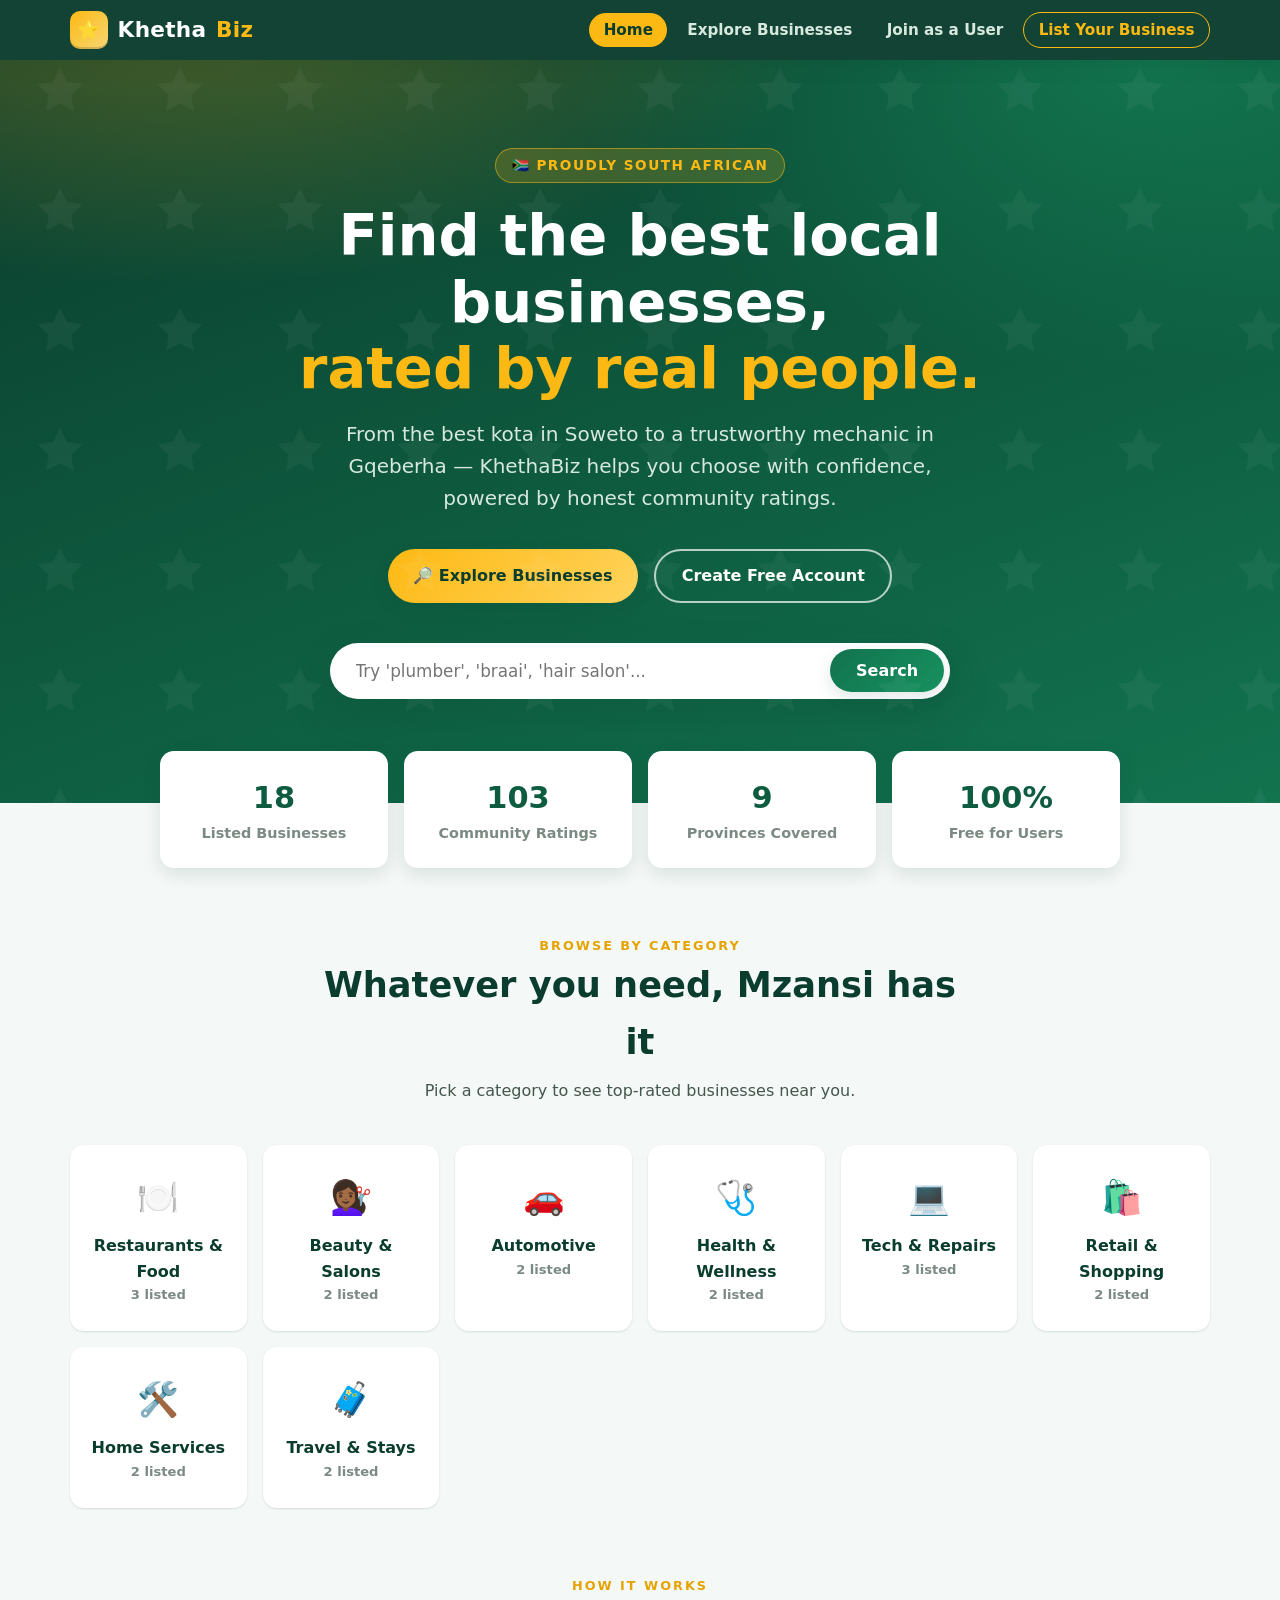
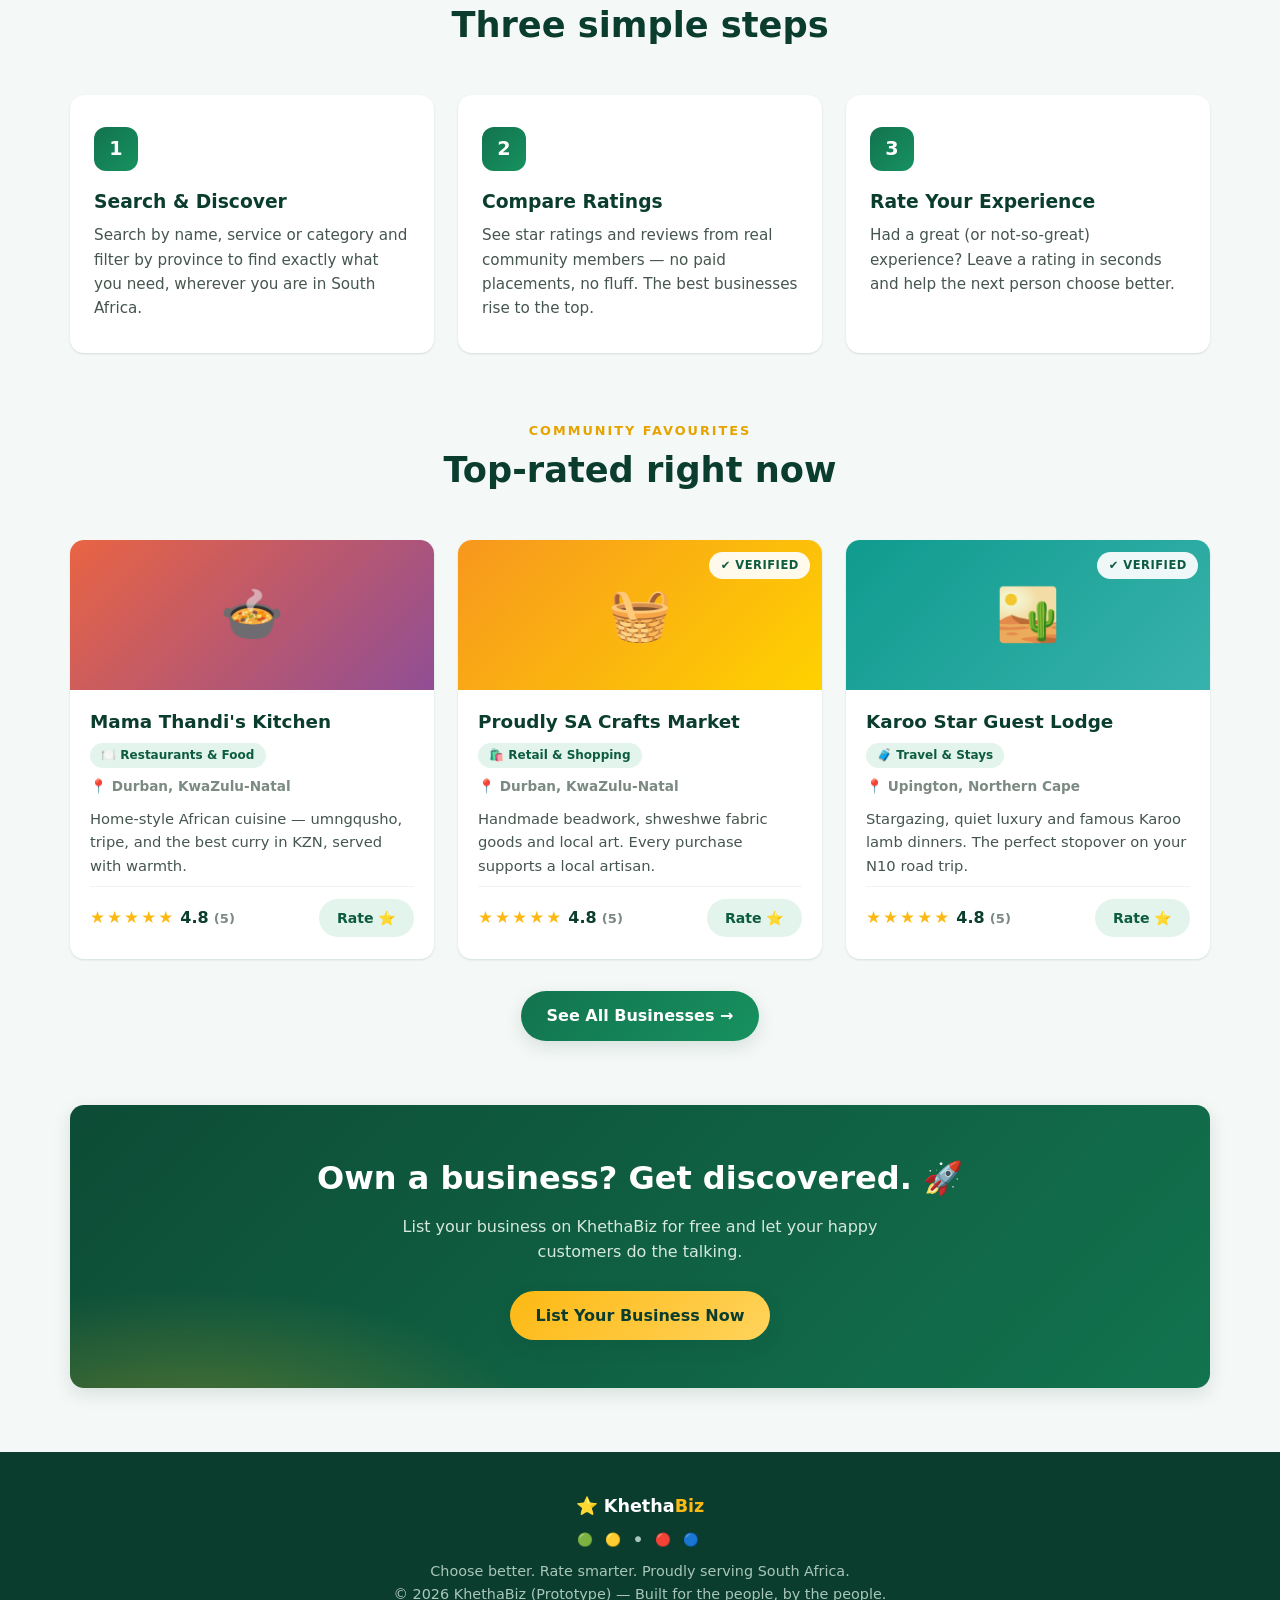
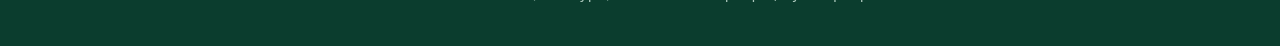
==== index.html @ 23190d3f "KhethaBiz prototype: user registration, business directory with ratings, business registration. Pure" ====
<!DOCTYPE html>
<html lang="en">
<head>
  <meta charset="UTF-8" />
  <meta name="viewport" content="width=device-width, initial-scale=1.0" />
  <title>KhethaBiz — Choose Better. Rate Smarter.</title>
  <meta name="description" content="KhethaBiz helps South Africans find and rate the best local businesses — from restaurants to plumbers — based on real community reviews." />
  <link rel="icon" href="data:image/svg+xml,<svg xmlns='http://www.w3.org/2000/svg' viewBox='0 0 100 100'><text y='0.9em' font-size='90'>⭐</text></svg>" />
  <link rel="stylesheet" href="css/styles.css" />
</head>
<body>

  <!-- ===== Header ===== -->
  <header class="site-header">
    <nav class="nav">
      <a class="brand" href="index.html">
        <span class="logo-badge">⭐</span>
        Khetha<span class="biz">Biz</span>
      </a>
      <ul class="nav-links">
        <li><a href="index.html" class="active">Home</a></li>
        <li><a href="businesses.html">Explore Businesses</a></li>
        <li><a href="register.html">Join as a User</a></li>
        <li><a href="business-register.html" class="cta-outline">List Your Business</a></li>
      </ul>
    </nav>
  </header>

  <!-- ===== Hero ===== -->
  <section class="hero">
    <div class="hero-inner">
      <span class="eyebrow">🇿🇦 Proudly South African</span>
      <h1>Find the best local businesses,<br /><span class="accent">rated by real people.</span></h1>
      <p class="lead">
        From the best kota in Soweto to a trustworthy mechanic in Gqeberha —
        KhethaBiz helps you choose with confidence, powered by honest community ratings.
      </p>
      <div class="hero-actions">
        <a href="businesses.html" class="btn btn-gold">🔎 Explore Businesses</a>
        <a href="register.html" class="btn btn-ghost">Create Free Account</a>
      </div>
      <form class="hero-search" id="heroSearchForm">
        <input type="text" id="heroSearch" placeholder="Try 'plumber', 'braai', 'hair salon'..." aria-label="Search businesses" />
        <button type="submit" class="btn btn-primary">Search</button>
      </form>
    </div>
  </section>

  <!-- ===== Stats ===== -->
  <div class="stats-strip">
    <div class="stat-card"><div class="num" id="statBiz">0</div><div class="lbl">Listed Businesses</div></div>
    <div class="stat-card"><div class="num" id="statReviews">0</div><div class="lbl">Community Ratings</div></div>
    <div class="stat-card"><div class="num">9</div><div class="lbl">Provinces Covered</div></div>
    <div class="stat-card"><div class="num">100%</div><div class="lbl">Free for Users</div></div>
  </div>

  <!-- ===== Categories ===== -->
  <section class="section">
    <div class="section-head">
      <span class="kicker">Browse by category</span>
      <h2>Whatever you need, Mzansi has it</h2>
      <p>Pick a category to see top-rated businesses near you.</p>
    </div>
    <div class="category-grid" id="categoryGrid"></div>
  </section>

  <!-- ===== How it works ===== -->
  <section class="section" style="padding-top: 0;">
    <div class="section-head">
      <span class="kicker">How it works</span>
      <h2>Three simple steps</h2>
    </div>
    <div class="steps-grid">
      <div class="step-card">
        <div class="step-num">1</div>
        <h3>Search &amp; Discover</h3>
        <p>Search by name, service or category and filter by province to find exactly what you need, wherever you are in South Africa.</p>
      </div>
      <div class="step-card">
        <div class="step-num">2</div>
        <h3>Compare Ratings</h3>
        <p>See star ratings and reviews from real community members — no paid placements, no fluff. The best businesses rise to the top.</p>
      </div>
      <div class="step-card">
        <div class="step-num">3</div>
        <h3>Rate Your Experience</h3>
        <p>Had a great (or not-so-great) experience? Leave a rating in seconds and help the next person choose better.</p>
      </div>
    </div>
  </section>

  <!-- ===== Top rated preview ===== -->
  <section class="section" style="padding-top: 0;">
    <div class="section-head">
      <span class="kicker">Community favourites</span>
      <h2>Top-rated right now</h2>
    </div>
    <div class="biz-grid" id="topRatedGrid"></div>
    <div style="text-align:center; margin-top:2rem;">
      <a href="businesses.html" class="btn btn-primary">See All Businesses →</a>
    </div>
  </section>

  <!-- ===== CTA band ===== -->
  <section class="section" style="padding-top: 0;">
    <div class="cta-band">
      <h2>Own a business? Get discovered. 🚀</h2>
      <p>List your business on KhethaBiz for free and let your happy customers do the talking.</p>
      <a href="business-register.html" class="btn btn-gold">List Your Business Now</a>
    </div>
  </section>

  <!-- ===== Footer ===== -->
  <footer class="site-footer">
    <div class="foot-brand">⭐ Khetha<span class="biz">Biz</span></div>
    <div class="flag-dots">🟢 🟡 ⚫ 🔴 🔵</div>
    <p>Choose better. Rate smarter. Proudly serving South Africa.</p>
    <p>© 2026 KhethaBiz (Prototype) — Built for the people, by the people.</p>
  </footer>

  <script src="js/data.js"></script>
  <script src="js/app.js"></script>
  <script src="js/home.js"></script>
</body>
</html>
---- css/styles.css ----
/* ============================================================
   KhethaBiz — Design System
   "Choose better. Rate smarter."
   Palette inspired by South Africa: deep green, gold, warm ink
   ============================================================ */

:root {
  --green-900: #0b3d2e;
  --green-700: #0e5c40;
  --green-600: #12734f;
  --green-500: #17915f;
  --green-100: #e3f4ec;
  --gold-500: #fdb913;
  --gold-600: #e6a300;
  --gold-100: #fff4d6;
  --ink-900: #14201b;
  --ink-600: #45564e;
  --ink-400: #7b8a82;
  --surface: #ffffff;
  --bg: #f4f8f6;
  --danger: #d64545;
  --radius: 14px;
  --radius-sm: 9px;
  --shadow-sm: 0 1px 3px rgba(11, 61, 46, 0.08), 0 1px 2px rgba(11, 61, 46, 0.06);
  --shadow-md: 0 6px 18px rgba(11, 61, 46, 0.12);
  --shadow-lg: 0 18px 44px rgba(11, 61, 46, 0.18);
  --font: "Segoe UI", system-ui, -apple-system, "Helvetica Neue", Arial, sans-serif;
}

* { box-sizing: border-box; margin: 0; padding: 0; }

html { scroll-behavior: smooth; }

body {
  font-family: var(--font);
  background: var(--bg);
  color: var(--ink-900);
  line-height: 1.6;
  min-height: 100vh;
  display: flex;
  flex-direction: column;
}

img { max-width: 100%; display: block; }

a { color: var(--green-600); text-decoration: none; }
a:hover { text-decoration: underline; }

/* ---------- Header / Nav ---------- */
.site-header {
  position: sticky;
  top: 0;
  z-index: 50;
  background: rgba(11, 61, 46, 0.97);
  backdrop-filter: blur(8px);
  color: #fff;
  box-shadow: var(--shadow-md);
}

.nav {
  max-width: 1180px;
  margin: 0 auto;
  padding: 0.7rem 1.25rem;
  display: flex;
  align-items: center;
  gap: 1.5rem;
}

.brand {
  display: flex;
  align-items: center;
  gap: 0.6rem;
  font-size: 1.35rem;
  font-weight: 800;
  color: #fff !important;
  letter-spacing: 0.3px;
  text-decoration: none !important;
}

.brand .logo-badge {
  width: 38px;
  height: 38px;
  border-radius: 10px;
  background: linear-gradient(135deg, var(--gold-500), #f7d774);
  display: grid;
  place-items: center;
  color: var(--green-900);
  font-size: 1.15rem;
  box-shadow: inset 0 -2px 0 rgba(0,0,0,0.15);
}

.brand .biz { color: var(--gold-500); }

.nav-links {
  margin-left: auto;
  display: flex;
  align-items: center;
  gap: 0.35rem;
  list-style: none;
}

.nav-links a {
  color: #d7e8df;
  padding: 0.5rem 0.9rem;
  border-radius: 999px;
  font-weight: 600;
  font-size: 0.95rem;
  text-decoration: none !important;
  transition: background 0.2s, color 0.2s;
}

.nav-links a:hover { background: rgba(255,255,255,0.12); color: #fff; }
.nav-links a.active { background: var(--gold-500); color: var(--green-900); }

.nav-links a.cta-outline {
  border: 1.5px solid var(--gold-500);
  color: var(--gold-500);
}
.nav-links a.cta-outline:hover { background: var(--gold-500); color: var(--green-900); }

/* ---------- Buttons ---------- */
.btn {
  display: inline-flex;
  align-items: center;
  justify-content: center;
  gap: 0.5rem;
  border: none;
  cursor: pointer;
  font-family: inherit;
  font-weight: 700;
  font-size: 1rem;
  padding: 0.75rem 1.6rem;
  border-radius: 999px;
  transition: transform 0.15s, box-shadow 0.2s, background 0.2s;
  text-decoration: none !important;
}

.btn:active { transform: scale(0.97); }

.btn-primary {
  background: linear-gradient(135deg, var(--green-600), var(--green-500));
  color: #fff;
  box-shadow: var(--shadow-md);
}
.btn-primary:hover { box-shadow: var(--shadow-lg); transform: translateY(-1px); }

.btn-gold {
  background: linear-gradient(135deg, var(--gold-500), #ffd35c);
  color: var(--green-900);
  box-shadow: var(--shadow-md);
}
.btn-gold:hover { box-shadow: var(--shadow-lg); transform: translateY(-1px); }

.btn-ghost {
  background: transparent;
  color: #fff;
  border: 2px solid rgba(255,255,255,0.7);
}
.btn-ghost:hover { background: rgba(255,255,255,0.14); }

.btn-block { width: 100%; }

/* ---------- Hero ---------- */
.hero {
  position: relative;
  color: #fff;
  padding: 5.5rem 1.25rem 6.5rem;
  text-align: center;
  background:
    radial-gradient(1100px 500px at 15% -10%, rgba(253,185,19,0.28), transparent 60%),
    radial-gradient(900px 480px at 90% 0%, rgba(23,145,95,0.55), transparent 65%),
    linear-gradient(160deg, var(--green-900) 0%, var(--green-700) 55%, var(--green-600) 100%);
  overflow: hidden;
}

.hero::after {
  content: "";
  position: absolute;
  inset: 0;
  background-image: url("data:image/svg+xml,%3Csvg xmlns='http://www.w3.org/2000/svg' width='120' height='120' viewBox='0 0 120 120'%3E%3Cpath d='M60 8l6.9 14 15.4 2.2-11.1 10.9 2.6 15.3L60 43.2l-13.8 7.2 2.6-15.3L37.7 24.2 53.1 22z' fill='rgba(255,255,255,0.045)'/%3E%3C/svg%3E");
  pointer-events: none;
}

.hero-inner { position: relative; max-width: 860px; margin: 0 auto; }

.hero .eyebrow {
  display: inline-block;
  background: rgba(253,185,19,0.18);
  border: 1px solid rgba(253,185,19,0.5);
  color: var(--gold-500);
  font-weight: 700;
  font-size: 0.85rem;
  letter-spacing: 1.5px;
  text-transform: uppercase;
  padding: 0.35rem 1rem;
  border-radius: 999px;
  margin-bottom: 1.25rem;
}

.hero h1 {
  font-size: clamp(2.2rem, 5vw, 3.6rem);
  line-height: 1.15;
  font-weight: 800;
  margin-bottom: 1rem;
}

.hero h1 .accent { color: var(--gold-500); }

.hero p.lead {
  font-size: clamp(1.05rem, 2vw, 1.25rem);
  color: #d7e8df;
  max-width: 640px;
  margin: 0 auto 2.2rem;
}

.hero-actions { display: flex; gap: 1rem; justify-content: center; flex-wrap: wrap; }

/* Hero quick-search */
.hero-search {
  margin: 2.5rem auto 0;
  max-width: 620px;
  display: flex;
  background: #fff;
  border-radius: 999px;
  padding: 0.4rem;
  box-shadow: var(--shadow-lg);
}

.hero-search input {
  flex: 1;
  border: none;
  outline: none;
  font-size: 1.05rem;
  font-family: inherit;
  padding: 0.6rem 1.2rem;
  border-radius: 999px;
  color: var(--ink-900);
  background: transparent;
}

/* ---------- Stats strip ---------- */
.stats-strip {
  width: 100%;
  max-width: 1000px;
  margin: -3.2rem auto 0;
  position: relative;
  z-index: 5;
  display: grid;
  grid-template-columns: repeat(auto-fit, minmax(180px, 1fr));
  gap: 1rem;
  padding: 0 1.25rem;
}

.stat-card {
  background: var(--surface);
  border-radius: var(--radius);
  box-shadow: var(--shadow-md);
  padding: 1.4rem 1rem;
  text-align: center;
}

.stat-card .num { font-size: 1.9rem; font-weight: 800; color: var(--green-700); }
.stat-card .lbl { color: var(--ink-400); font-weight: 600; font-size: 0.9rem; }

/* ---------- Sections ---------- */
.section { max-width: 1180px; margin: 0 auto; padding: 4rem 1.25rem; width: 100%; }

.section-head { text-align: center; max-width: 640px; margin: 0 auto 2.6rem; }
.section-head h2 { font-size: clamp(1.6rem, 3vw, 2.2rem); font-weight: 800; color: var(--green-900); }
.section-head p { color: var(--ink-600); margin-top: 0.5rem; }

.kicker {
  color: var(--gold-600);
  font-weight: 800;
  text-transform: uppercase;
  letter-spacing: 2px;
  font-size: 0.8rem;
}

/* ---------- Category chips ---------- */
.category-grid {
  display: grid;
  grid-template-columns: repeat(auto-fit, minmax(150px, 1fr));
  gap: 1rem;
}

.category-tile {
  background: var(--surface);
  border-radius: var(--radius);
  box-shadow: var(--shadow-sm);
  padding: 1.5rem 1rem;
  text-align: center;
  font-weight: 700;
  color: var(--green-900);
  cursor: pointer;
  transition: transform 0.18s, box-shadow 0.2s;
  border: 2px solid transparent;
  text-decoration: none !important;
  display: block;
}

.category-tile:hover { transform: translateY(-4px); box-shadow: var(--shadow-md); border-color: var(--gold-500); }
.category-tile .cat-icon { font-size: 2.1rem; display: block; margin-bottom: 0.5rem; }
.category-tile .cat-count { display: block; font-size: 0.82rem; color: var(--ink-400); font-weight: 600; }

/* ---------- How it works ---------- */
.steps-grid { display: grid; grid-template-columns: repeat(auto-fit, minmax(240px, 1fr)); gap: 1.5rem; }

.step-card {
  background: var(--surface);
  border-radius: var(--radius);
  box-shadow: var(--shadow-sm);
  padding: 2rem 1.5rem;
  position: relative;
}

.step-card .step-num {
  width: 44px; height: 44px;
  border-radius: 12px;
  background: linear-gradient(135deg, var(--green-600), var(--green-500));
  color: #fff;
  font-weight: 800;
  font-size: 1.2rem;
  display: grid;
  place-items: center;
  margin-bottom: 1rem;
}

.step-card h3 { color: var(--green-900); margin-bottom: 0.4rem; }
.step-card p { color: var(--ink-600); font-size: 0.95rem; }

/* ---------- Business cards ---------- */
.biz-grid {
  display: grid;
  grid-template-columns: repeat(auto-fill, minmax(300px, 1fr));
  gap: 1.5rem;
}

.biz-card {
  background: var(--surface);
  border-radius: var(--radius);
  box-shadow: var(--shadow-sm);
  overflow: hidden;
  display: flex;
  flex-direction: column;
  transition: transform 0.18s, box-shadow 0.2s;
}

.biz-card:hover { transform: translateY(-4px); box-shadow: var(--shadow-lg); }

.biz-cover {
  height: 150px;
  display: grid;
  place-items: center;
  font-size: 3.2rem;
  color: rgba(255,255,255,0.95);
  position: relative;
}

.biz-cover .verified {
  position: absolute;
  top: 0.75rem;
  right: 0.75rem;
  background: rgba(255,255,255,0.92);
  color: var(--green-700);
  font-size: 0.72rem;
  font-weight: 800;
  padding: 0.25rem 0.7rem;
  border-radius: 999px;
  letter-spacing: 0.5px;
}

.biz-body { padding: 1.25rem 1.25rem 1.4rem; display: flex; flex-direction: column; gap: 0.55rem; flex: 1; }

.biz-body h3 { font-size: 1.15rem; color: var(--green-900); line-height: 1.3; }

.biz-meta { display: flex; align-items: center; gap: 0.5rem; flex-wrap: wrap; font-size: 0.85rem; color: var(--ink-400); font-weight: 600; }

.chip {
  background: var(--green-100);
  color: var(--green-700);
  font-size: 0.75rem;
  font-weight: 700;
  padding: 0.2rem 0.7rem;
  border-radius: 999px;
}

.chip.gold { background: var(--gold-100); color: var(--gold-600); }

.biz-desc { color: var(--ink-600); font-size: 0.92rem; flex: 1; }

.biz-services { display: flex; flex-wrap: wrap; gap: 0.4rem; }

.service-tag {
  font-size: 0.75rem;
  font-weight: 600;
  color: var(--ink-600);
  background: var(--bg);
  border: 1px solid #dfe9e4;
  padding: 0.18rem 0.65rem;
  border-radius: 999px;
}

.biz-rating-row {
  display: flex;
  align-items: center;
  justify-content: space-between;
  gap: 0.5rem;
  padding-top: 0.7rem;
  border-top: 1px solid #eef4f1;
}

.stars { color: var(--gold-500); font-size: 1.05rem; letter-spacing: 2px; }
.stars .empty { color: #d8e0dc; }

.rating-value { font-weight: 800; color: var(--green-900); }
.rating-count { color: var(--ink-400); font-size: 0.82rem; font-weight: 600; }

.btn-rate {
  background: var(--green-100);
  color: var(--green-700);
  font-weight: 700;
  font-size: 0.88rem;
  border: none;
  cursor: pointer;
  padding: 0.5rem 1.1rem;
  border-radius: 999px;
  font-family: inherit;
  transition: background 0.2s, color 0.2s;
}
.btn-rate:hover { background: var(--green-600); color: #fff; }

/* ---------- Toolbar (search & filters) ---------- */
.toolbar {
  background: var(--surface);
  border-radius: var(--radius);
  box-shadow: var(--shadow-sm);
  padding: 1.1rem;
  display: grid;
  grid-template-columns: 2fr 1fr 1fr 1fr;
  gap: 0.8rem;
  margin-bottom: 1.8rem;
}

.toolbar .field { position: relative; }

.toolbar input,
.toolbar select {
  width: 100%;
  font-family: inherit;
  font-size: 0.95rem;
  padding: 0.7rem 1rem 0.7rem 2.4rem;
  border: 1.5px solid #dfe9e4;
  border-radius: var(--radius-sm);
  outline: none;
  background: #fff;
  color: var(--ink-900);
  transition: border-color 0.2s, box-shadow 0.2s;
}

.toolbar select { padding-left: 1rem; cursor: pointer; }

.toolbar input:focus,
.toolbar select:focus { border-color: var(--green-500); box-shadow: 0 0 0 3px rgba(23,145,95,0.15); }

.toolbar .field .icon {
  position: absolute;
  left: 0.85rem;
  top: 50%;
  transform: translateY(-50%);
  color: var(--ink-400);
  font-size: 1rem;
  pointer-events: none;
}

.results-info { color: var(--ink-600); font-weight: 600; margin-bottom: 1.2rem; font-size: 0.95rem; }
.results-info strong { color: var(--green-700); }

.empty-state {
  text-align: center;
  padding: 4rem 1rem;
  color: var(--ink-400);
}
.empty-state .big { font-size: 3rem; margin-bottom: 0.8rem; }

/* ---------- Page hero (small, inner pages) ---------- */
.page-hero {
  background:
    radial-gradient(700px 300px at 85% -20%, rgba(253,185,19,0.25), transparent 60%),
    linear-gradient(150deg, var(--green-900), var(--green-700));
  color: #fff;
  text-align: center;
  padding: 3rem 1.25rem 3.4rem;
}

.page-hero h1 { font-size: clamp(1.7rem, 3.5vw, 2.5rem); font-weight: 800; }
.page-hero p { color: #cfe4da; max-width: 560px; margin: 0.5rem auto 0; }

/* ---------- Forms ---------- */
.form-shell {
  max-width: 720px;
  margin: -2rem auto 4rem;
  position: relative;
  z-index: 5;
  padding: 0 1.25rem;
  width: 100%;
}

.form-card {
  background: var(--surface);
  border-radius: var(--radius);
  box-shadow: var(--shadow-lg);
  padding: 2.4rem;
}

.form-card .form-intro { text-align: center; margin-bottom: 1.8rem; }
.form-card .form-intro .form-emoji { font-size: 2.4rem; }
.form-card .form-intro h2 { color: var(--green-900); font-size: 1.5rem; margin-top: 0.4rem; }
.form-card .form-intro p { color: var(--ink-600); font-size: 0.95rem; }

.form-grid { display: grid; grid-template-columns: 1fr 1fr; gap: 1.1rem; }
.form-grid .full { grid-column: 1 / -1; }

.form-group { display: flex; flex-direction: column; gap: 0.35rem; }

.form-group label { font-weight: 700; font-size: 0.88rem; color: var(--green-900); }
.form-group label .req { color: var(--danger); }

.form-group input,
.form-group select,
.form-group textarea {
  font-family: inherit;
  font-size: 0.97rem;
  padding: 0.75rem 1rem;
  border: 1.5px solid #dfe9e4;
  border-radius: var(--radius-sm);
  outline: none;
  background: #fff;
  color: var(--ink-900);
  transition: border-color 0.2s, box-shadow 0.2s;
}

.form-group textarea { resize: vertical; min-height: 96px; }

.form-group input:focus,
.form-group select:focus,
.form-group textarea:focus {
  border-color: var(--green-500);
  box-shadow: 0 0 0 3px rgba(23,145,95,0.15);
}

.form-group input.invalid,
.form-group select.invalid,
.form-group textarea.invalid { border-color: var(--danger); }

.form-group .hint { font-size: 0.78rem; color: var(--ink-400); }
.form-group .error-msg { font-size: 0.8rem; color: var(--danger); font-weight: 600; display: none; }
.form-group .error-msg.show { display: block; }

.checkbox-row { display: flex; align-items: flex-start; gap: 0.6rem; font-size: 0.9rem; color: var(--ink-600); }
.checkbox-row input { width: 18px; height: 18px; margin-top: 0.2rem; accent-color: var(--green-600); }

.form-footer-note { text-align: center; margin-top: 1.2rem; color: var(--ink-600); font-size: 0.92rem; }

/* Success panel shown after submit */
.success-panel { text-align: center; padding: 2rem 1rem; display: none; }
.success-panel.show { display: block; }
.success-panel .success-icon {
  width: 76px; height: 76px;
  margin: 0 auto 1.2rem;
  border-radius: 50%;
  background: var(--green-100);
  display: grid;
  place-items: center;
  font-size: 2.2rem;
}
.success-panel h2 { color: var(--green-900); margin-bottom: 0.5rem; }
.success-panel p { color: var(--ink-600); max-width: 420px; margin: 0 auto 1.6rem; }

/* ---------- Rating modal ---------- */
.modal-overlay {
  position: fixed;
  inset: 0;
  background: rgba(11, 32, 24, 0.6);
  backdrop-filter: blur(3px);
  display: none;
  align-items: center;
  justify-content: center;
  z-index: 100;
  padding: 1rem;
}

.modal-overlay.open { display: flex; }

.modal {
  background: var(--surface);
  border-radius: var(--radius);
  box-shadow: var(--shadow-lg);
  width: 100%;
  max-width: 480px;
  padding: 2rem;
  animation: pop 0.25s ease;
}

@keyframes pop {
  from { transform: scale(0.92) translateY(12px); opacity: 0; }
  to { transform: scale(1) translateY(0); opacity: 1; }
}

.modal h3 { color: var(--green-900); font-size: 1.3rem; margin-bottom: 0.2rem; }
.modal .modal-sub { color: var(--ink-400); font-size: 0.9rem; margin-bottom: 1.2rem; }

.star-picker { display: flex; gap: 0.35rem; justify-content: center; margin: 1rem 0 0.3rem; }

.star-picker button {
  background: none;
  border: none;
  font-size: 2.3rem;
  cursor: pointer;
  color: #d8e0dc;
  transition: transform 0.12s, color 0.12s;
  line-height: 1;
}

.star-picker button:hover { transform: scale(1.2); }
.star-picker button.lit { color: var(--gold-500); }

.star-label { text-align: center; font-weight: 700; color: var(--green-700); min-height: 1.4em; margin-bottom: 0.8rem; }

.modal textarea {
  width: 100%;
  font-family: inherit;
  font-size: 0.95rem;
  padding: 0.75rem 1rem;
  border: 1.5px solid #dfe9e4;
  border-radius: var(--radius-sm);
  min-height: 90px;
  resize: vertical;
  outline: none;
}
.modal textarea:focus { border-color: var(--green-500); box-shadow: 0 0 0 3px rgba(23,145,95,0.15); }

.modal-actions { display: flex; gap: 0.8rem; margin-top: 1.3rem; }
.modal-actions .btn { flex: 1; padding: 0.7rem 1rem; font-size: 0.95rem; }

.btn-cancel {
  background: var(--bg);
  color: var(--ink-600);
}
.btn-cancel:hover { background: #e2ece7; }

/* ---------- Toast ---------- */
.toast {
  position: fixed;
  bottom: 1.6rem;
  left: 50%;
  transform: translateX(-50%) translateY(140%);
  background: var(--green-900);
  color: #fff;
  font-weight: 600;
  padding: 0.85rem 1.6rem;
  border-radius: 999px;
  box-shadow: var(--shadow-lg);
  z-index: 200;
  transition: transform 0.35s cubic-bezier(0.2, 0.9, 0.3, 1.2);
  display: flex;
  align-items: center;
  gap: 0.6rem;
}

.toast.show { transform: translateX(-50%) translateY(0); }

/* ---------- CTA band ---------- */
.cta-band {
  background:
    radial-gradient(600px 260px at 10% 120%, rgba(253,185,19,0.3), transparent 60%),
    linear-gradient(135deg, var(--green-800, #0d4c36), var(--green-600));
  border-radius: var(--radius);
  color: #fff;
  padding: 3rem 2rem;
  text-align: center;
  box-shadow: var(--shadow-md);
}

.cta-band h2 { font-size: clamp(1.5rem, 3vw, 2rem); margin-bottom: 0.6rem; }
.cta-band p { color: #d7e8df; margin-bottom: 1.6rem; max-width: 520px; margin-left: auto; margin-right: auto; }

/* ---------- Footer ---------- */
.site-footer {
  margin-top: auto;
  background: var(--green-900);
  color: #a9c6ba;
  padding: 2.5rem 1.25rem;
  text-align: center;
  font-size: 0.9rem;
}

.site-footer .foot-brand { color: #fff; font-weight: 800; font-size: 1.1rem; }
.site-footer .foot-brand .biz { color: var(--gold-500); }
.site-footer .flag-dots { margin: 0.6rem 0; font-size: 0.8rem; letter-spacing: 4px; }

/* ---------- Responsive ---------- */
@media (max-width: 860px) {
  .toolbar { grid-template-columns: 1fr 1fr; }
  .toolbar .field.search-field { grid-column: 1 / -1; }
}

@media (max-width: 640px) {
  .nav { flex-wrap: wrap; gap: 0.5rem; }
  .nav-links { margin-left: 0; width: 100%; justify-content: center; flex-wrap: wrap; }
  .form-grid { grid-template-columns: 1fr; }
  .form-card { padding: 1.6rem; }
  .toolbar { grid-template-columns: 1fr; }
  .hero { padding: 3.5rem 1rem 5.5rem; }
}
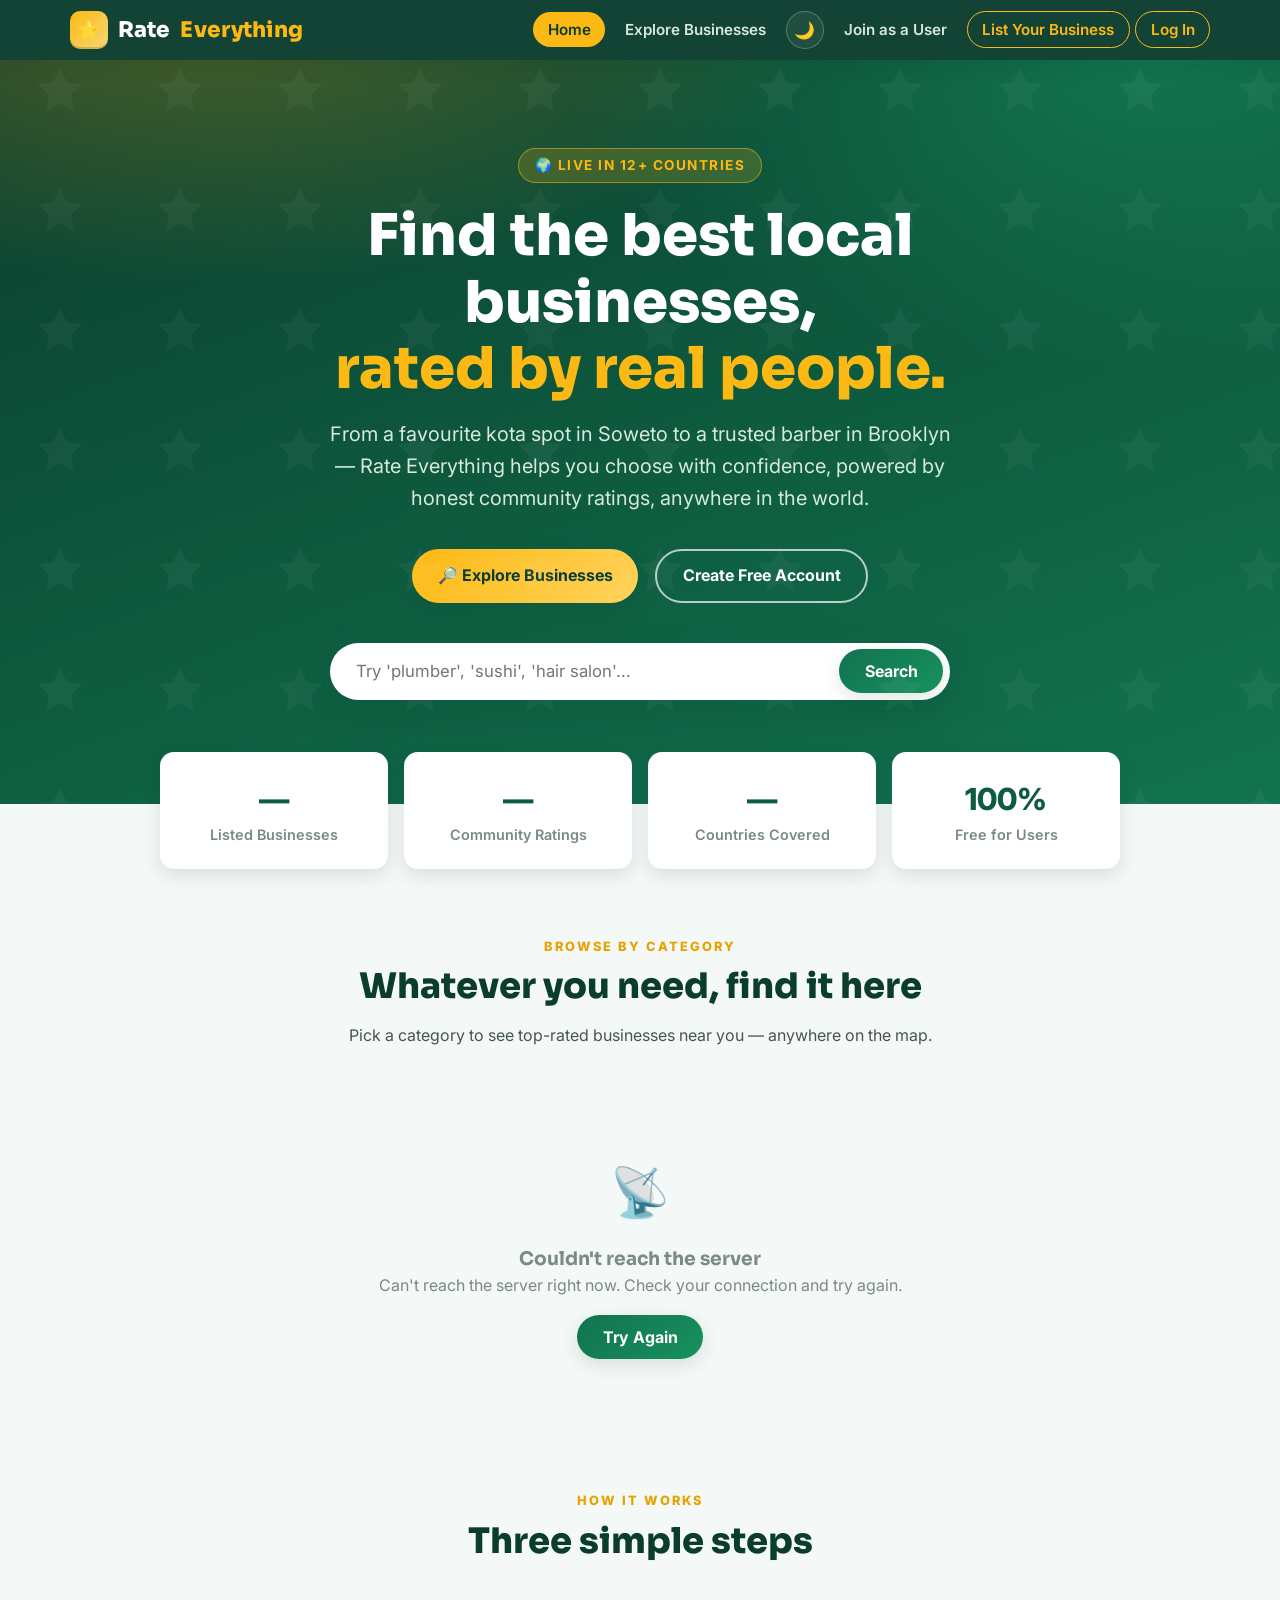
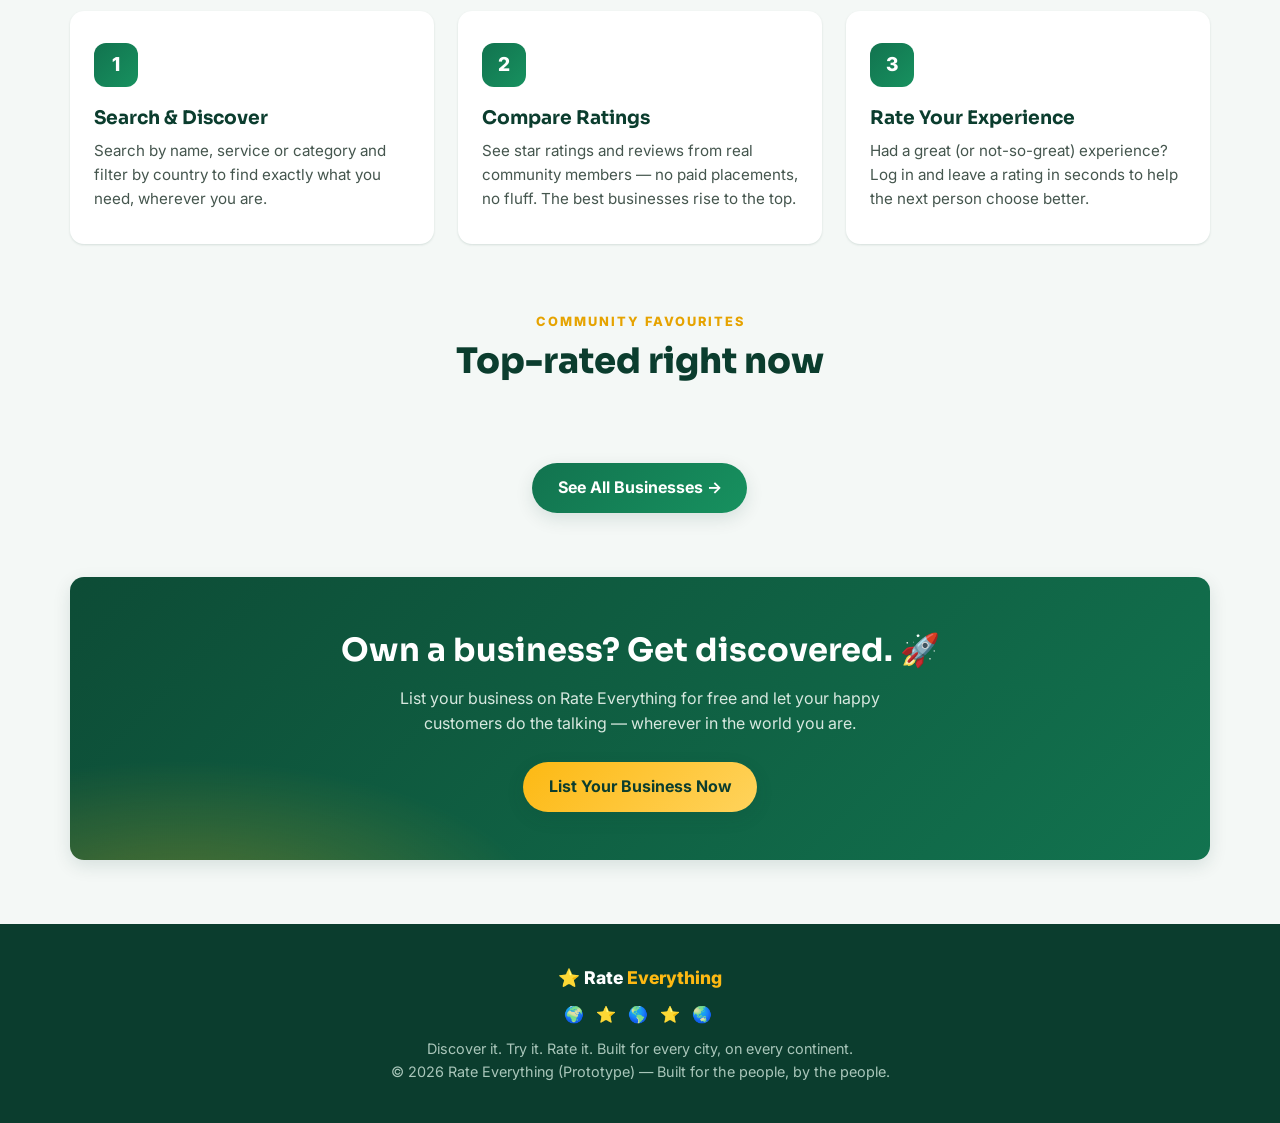
==== commit 0ce0a006: "Rebuild Rate Everything as a full-stack app with a real backend Rebrands the KhethaBiz prototype to " ====
--- a/index.html
+++ b/index.html
@@ -2,9 +2,13 @@
 <html lang="en">
 <head>
   <meta charset="UTF-8" />
+  <script>(function(){try{var t=localStorage.getItem("rateeverything.theme");if(t)document.documentElement.setAttribute("data-theme",t);}catch(e){}})();</script>
+  <link rel="preconnect" href="https://fonts.googleapis.com">
+  <link rel="preconnect" href="https://fonts.gstatic.com" crossorigin>
+  <link href="https://fonts.googleapis.com/css2?family=Sora:wght@600;700;800&family=Inter:wght@400;500;600;700;800&display=swap" rel="stylesheet">
   <meta name="viewport" content="width=device-width, initial-scale=1.0" />
-  <title>KhethaBiz — Choose Better. Rate Smarter.</title>
-  <meta name="description" content="KhethaBiz helps South Africans find and rate the best local businesses — from restaurants to plumbers — based on real community reviews." />
+  <title>Rate Everything — Discover It. Try It. Rate It.</title>
+  <meta name="description" content="Rate Everything helps people around the world find and rate the best local businesses — from restaurants to plumbers — based on real community reviews." />
   <link rel="icon" href="data:image/svg+xml,<svg xmlns='http://www.w3.org/2000/svg' viewBox='0 0 100 100'><text y='0.9em' font-size='90'>⭐</text></svg>" />
   <link rel="stylesheet" href="css/styles.css" />
 </head>
@@ -15,13 +19,13 @@
     <nav class="nav">
       <a class="brand" href="index.html">
         <span class="logo-badge">⭐</span>
-        Khetha<span class="biz">Biz</span>
+        Rate <span class="brand-accent">Everything</span>
       </a>
       <ul class="nav-links">
         <li><a href="index.html" class="active">Home</a></li>
         <li><a href="businesses.html">Explore Businesses</a></li>
-        <li><a href="register.html">Join as a User</a></li>
-        <li><a href="business-register.html" class="cta-outline">List Your Business</a></li>
+        <li><button type="button" class="theme-toggle" id="themeToggle" aria-label="Toggle dark mode" title="Toggle dark mode">🌙</button></li>
+        <li id="navAuthSlot"></li>
       </ul>
     </nav>
   </header>
@@ -29,18 +33,18 @@
   <!-- ===== Hero ===== -->
   <section class="hero">
     <div class="hero-inner">
-      <span class="eyebrow">🇿🇦 Proudly South African</span>
+      <span class="eyebrow">🌍 Live in 12+ countries</span>
       <h1>Find the best local businesses,<br /><span class="accent">rated by real people.</span></h1>
       <p class="lead">
-        From the best kota in Soweto to a trustworthy mechanic in Gqeberha —
-        KhethaBiz helps you choose with confidence, powered by honest community ratings.
+        From a favourite kota spot in Soweto to a trusted barber in Brooklyn —
+        Rate Everything helps you choose with confidence, powered by honest community ratings, anywhere in the world.
       </p>
       <div class="hero-actions">
         <a href="businesses.html" class="btn btn-gold">🔎 Explore Businesses</a>
         <a href="register.html" class="btn btn-ghost">Create Free Account</a>
       </div>
       <form class="hero-search" id="heroSearchForm">
-        <input type="text" id="heroSearch" placeholder="Try 'plumber', 'braai', 'hair salon'..." aria-label="Search businesses" />
+        <input type="text" id="heroSearch" placeholder="Try 'plumber', 'sushi', 'hair salon'..." aria-label="Search businesses" />
         <button type="submit" class="btn btn-primary">Search</button>
       </form>
     </div>
@@ -50,7 +54,7 @@
   <div class="stats-strip">
     <div class="stat-card"><div class="num" id="statBiz">0</div><div class="lbl">Listed Businesses</div></div>
     <div class="stat-card"><div class="num" id="statReviews">0</div><div class="lbl">Community Ratings</div></div>
-    <div class="stat-card"><div class="num">9</div><div class="lbl">Provinces Covered</div></div>
+    <div class="stat-card"><div class="num" id="statCountries">0</div><div class="lbl">Countries Covered</div></div>
     <div class="stat-card"><div class="num">100%</div><div class="lbl">Free for Users</div></div>
   </div>
 
@@ -58,8 +62,8 @@
   <section class="section">
     <div class="section-head">
       <span class="kicker">Browse by category</span>
-      <h2>Whatever you need, Mzansi has it</h2>
-      <p>Pick a category to see top-rated businesses near you.</p>
+      <h2>Whatever you need, find it here</h2>
+      <p>Pick a category to see top-rated businesses near you — anywhere on the map.</p>
     </div>
     <div class="category-grid" id="categoryGrid"></div>
   </section>
@@ -74,7 +78,7 @@
       <div class="step-card">
         <div class="step-num">1</div>
         <h3>Search &amp; Discover</h3>
-        <p>Search by name, service or category and filter by province to find exactly what you need, wherever you are in South Africa.</p>
+        <p>Search by name, service or category and filter by country to find exactly what you need, wherever you are.</p>
       </div>
       <div class="step-card">
         <div class="step-num">2</div>
@@ -84,7 +88,7 @@
       <div class="step-card">
         <div class="step-num">3</div>
         <h3>Rate Your Experience</h3>
-        <p>Had a great (or not-so-great) experience? Leave a rating in seconds and help the next person choose better.</p>
+        <p>Had a great (or not-so-great) experience? Log in and leave a rating in seconds to help the next person choose better.</p>
       </div>
     </div>
   </section>
@@ -105,21 +109,22 @@
   <section class="section" style="padding-top: 0;">
     <div class="cta-band">
       <h2>Own a business? Get discovered. 🚀</h2>
-      <p>List your business on KhethaBiz for free and let your happy customers do the talking.</p>
+      <p>List your business on Rate Everything for free and let your happy customers do the talking — wherever in the world you are.</p>
       <a href="business-register.html" class="btn btn-gold">List Your Business Now</a>
     </div>
   </section>
 
   <!-- ===== Footer ===== -->
   <footer class="site-footer">
-    <div class="foot-brand">⭐ Khetha<span class="biz">Biz</span></div>
-    <div class="flag-dots">🟢 🟡 ⚫ 🔴 🔵</div>
-    <p>Choose better. Rate smarter. Proudly serving South Africa.</p>
-    <p>© 2026 KhethaBiz (Prototype) — Built for the people, by the people.</p>
+    <div class="foot-brand">⭐ Rate <span class="brand-accent">Everything</span></div>
+    <div class="globe-dots">🌍 ⭐ 🌎 ⭐ 🌏</div>
+    <p>Discover it. Try it. Rate it. Built for every city, on every continent.</p>
+    <p>© 2026 Rate Everything (Prototype) — Built for the people, by the people.</p>
   </footer>
 
-  <script src="js/data.js"></script>
   <script src="js/app.js"></script>
+  <script src="js/store.js"></script>
+  <script src="js/auth.js"></script>
   <script src="js/home.js"></script>
 </body>
 </html>
--- a/css/styles.css
+++ b/css/styles.css
@@ -1,11 +1,13 @@
 /* ============================================================
-   KhethaBiz — Design System
-   "Choose better. Rate smarter."
-   Palette inspired by South Africa: deep green, gold, warm ink
+   Rate Everything — Design System
+   "Discover it. Try it. Rate it."
+   A premium green & gold palette built to feel global, not
+   tied to any single country or flag.
    ============================================================ */
 
 :root {
   --green-900: #0b3d2e;
+  --green-800: #0d4c36;
   --green-700: #0e5c40;
   --green-600: #12734f;
   --green-500: #17915f;
@@ -17,19 +19,83 @@
   --ink-600: #45564e;
   --ink-400: #7b8a82;
   --surface: #ffffff;
+  --surface-2: #eef4f0;
   --bg: #f4f8f6;
+  --border: #dfe9e4;
+  --border-soft: #eef4f1;
   --danger: #d64545;
   --radius: 14px;
   --radius-sm: 9px;
+  --radius-lg: 20px;
+  --shadow-xs: 0 1px 2px rgba(11, 61, 46, 0.05);
   --shadow-sm: 0 1px 3px rgba(11, 61, 46, 0.08), 0 1px 2px rgba(11, 61, 46, 0.06);
   --shadow-md: 0 6px 18px rgba(11, 61, 46, 0.12);
   --shadow-lg: 0 18px 44px rgba(11, 61, 46, 0.18);
-  --font: "Segoe UI", system-ui, -apple-system, "Helvetica Neue", Arial, sans-serif;
+  --shadow-xl: 0 28px 70px rgba(11, 61, 46, 0.24);
+  --ease: cubic-bezier(0.22, 0.8, 0.24, 1);
+  --ease-spring: cubic-bezier(0.34, 1.56, 0.64, 1);
+  --font: "Inter", "Segoe UI", system-ui, -apple-system, "Helvetica Neue", Arial, sans-serif;
+  --font-display: "Sora", "Inter", "Segoe UI", system-ui, sans-serif;
+  /* Heading/emphasis text on a --surface or --bg card. Distinct from
+     --green-900/700, which stay literal brand-green backgrounds
+     (header, hero, footer, gold buttons) in both themes. */
+  --heading: var(--green-900);
+  --heading-soft: var(--green-700);
+  color-scheme: light;
+}
+
+/* Dark mode: system preference (only when no explicit choice is stamped) */
+@media (prefers-color-scheme: dark) {
+  :root:not([data-theme="light"]) {
+    --surface: #182420;
+    --surface-2: #1f2e28;
+    --bg: #0f1713;
+    --border: #2a3a33;
+    --border-soft: #223028;
+    --ink-900: #eef6f1;
+    --ink-600: #aebeb5;
+    --ink-400: #7f9289;
+    --green-100: #163529;
+    --gold-100: #3a2f10;
+    --heading: #d7ede1;
+    --heading-soft: #8fd4ae;
+    --shadow-sm: 0 1px 3px rgba(0, 0, 0, 0.35), 0 1px 2px rgba(0, 0, 0, 0.3);
+    --shadow-md: 0 6px 20px rgba(0, 0, 0, 0.4);
+    --shadow-lg: 0 22px 50px rgba(0, 0, 0, 0.5);
+    --shadow-xl: 0 30px 80px rgba(0, 0, 0, 0.6);
+    color-scheme: dark;
+  }
+}
+
+/* Dark mode: explicit user choice (wins over OS setting either direction) */
+:root[data-theme="dark"] {
+  --surface: #182420;
+  --surface-2: #1f2e28;
+  --bg: #0f1713;
+  --border: #2a3a33;
+  --border-soft: #223028;
+  --ink-900: #eef6f1;
+  --ink-600: #aebeb5;
+  --ink-400: #7f9289;
+  --green-100: #163529;
+  --gold-100: #3a2f10;
+  --heading: #d7ede1;
+  --heading-soft: #8fd4ae;
+  --shadow-sm: 0 1px 3px rgba(0, 0, 0, 0.35), 0 1px 2px rgba(0, 0, 0, 0.3);
+  --shadow-md: 0 6px 20px rgba(0, 0, 0, 0.4);
+  --shadow-lg: 0 22px 50px rgba(0, 0, 0, 0.5);
+  --shadow-xl: 0 30px 80px rgba(0, 0, 0, 0.6);
+  color-scheme: dark;
 }
 
 * { box-sizing: border-box; margin: 0; padding: 0; }
 
 html { scroll-behavior: smooth; }
+
+@media (prefers-reduced-motion: reduce) {
+  html { scroll-behavior: auto; }
+  *, *::before, *::after { animation-duration: 0.01ms !important; animation-iteration-count: 1 !important; transition-duration: 0.01ms !important; }
+}
 
 body {
   font-family: var(--font);
@@ -39,12 +105,21 @@
   min-height: 100vh;
   display: flex;
   flex-direction: column;
+  transition: background-color 0.35s var(--ease), color 0.35s var(--ease);
 }
 
 img { max-width: 100%; display: block; }
 
 a { color: var(--green-600); text-decoration: none; }
 a:hover { text-decoration: underline; }
+
+:focus-visible {
+  outline: 2.5px solid var(--gold-500);
+  outline-offset: 2px;
+  border-radius: 4px;
+}
+
+h1, h2, h3, .brand, .form-emoji + h2 { font-family: var(--font-display); }
 
 /* ---------- Header / Nav ---------- */
 .site-header {
@@ -52,10 +127,32 @@
   top: 0;
   z-index: 50;
   background: rgba(11, 61, 46, 0.97);
-  backdrop-filter: blur(8px);
+  backdrop-filter: blur(10px) saturate(1.3);
+  -webkit-backdrop-filter: blur(10px) saturate(1.3);
   color: #fff;
   box-shadow: var(--shadow-md);
-}
+  transition: box-shadow 0.3s var(--ease);
+}
+.site-header.scrolled { box-shadow: 0 8px 30px rgba(0,0,0,0.28); }
+
+/* ---------- Theme toggle ---------- */
+.theme-toggle {
+  display: inline-flex;
+  align-items: center;
+  justify-content: center;
+  width: 38px;
+  height: 38px;
+  border-radius: 50%;
+  border: 1.5px solid rgba(255,255,255,0.25);
+  background: rgba(255,255,255,0.06);
+  color: #fff;
+  cursor: pointer;
+  font-size: 1.05rem;
+  transition: transform 0.35s var(--ease-spring), background 0.2s var(--ease), border-color 0.2s var(--ease);
+  flex-shrink: 0;
+}
+.theme-toggle:hover { background: rgba(255,255,255,0.16); border-color: rgba(255,255,255,0.4); transform: rotate(-12deg) scale(1.06); }
+.theme-toggle:active { transform: scale(0.92); }
 
 .nav {
   max-width: 1180px;
@@ -89,7 +186,7 @@
   box-shadow: inset 0 -2px 0 rgba(0,0,0,0.15);
 }
 
-.brand .biz { color: var(--gold-500); }
+.brand .brand-accent { color: var(--gold-500); }
 
 .nav-links {
   margin-left: auto;
@@ -131,11 +228,13 @@
   font-size: 1rem;
   padding: 0.75rem 1.6rem;
   border-radius: 999px;
-  transition: transform 0.15s, box-shadow 0.2s, background 0.2s;
+  transition: transform 0.2s var(--ease-spring), box-shadow 0.25s var(--ease), background 0.2s var(--ease);
   text-decoration: none !important;
-}
-
-.btn:active { transform: scale(0.97); }
+  will-change: transform;
+}
+
+.btn:hover { transform: translateY(-1px); }
+.btn:active { transform: scale(0.96); }
 
 .btn-primary {
   background: linear-gradient(135deg, var(--green-600), var(--green-500));
@@ -259,14 +358,14 @@
   text-align: center;
 }
 
-.stat-card .num { font-size: 1.9rem; font-weight: 800; color: var(--green-700); }
+.stat-card .num { font-size: 1.9rem; font-weight: 800; color: var(--heading-soft); }
 .stat-card .lbl { color: var(--ink-400); font-weight: 600; font-size: 0.9rem; }
 
 /* ---------- Sections ---------- */
 .section { max-width: 1180px; margin: 0 auto; padding: 4rem 1.25rem; width: 100%; }
 
 .section-head { text-align: center; max-width: 640px; margin: 0 auto 2.6rem; }
-.section-head h2 { font-size: clamp(1.6rem, 3vw, 2.2rem); font-weight: 800; color: var(--green-900); }
+.section-head h2 { font-size: clamp(1.6rem, 3vw, 2.2rem); font-weight: 800; color: var(--heading); }
 .section-head p { color: var(--ink-600); margin-top: 0.5rem; }
 
 .kicker {
@@ -291,9 +390,9 @@
   padding: 1.5rem 1rem;
   text-align: center;
   font-weight: 700;
-  color: var(--green-900);
+  color: var(--heading);
   cursor: pointer;
-  transition: transform 0.18s, box-shadow 0.2s;
+  transition: transform 0.3s var(--ease), box-shadow 0.3s var(--ease);
   border: 2px solid transparent;
   text-decoration: none !important;
   display: block;
@@ -326,7 +425,7 @@
   margin-bottom: 1rem;
 }
 
-.step-card h3 { color: var(--green-900); margin-bottom: 0.4rem; }
+.step-card h3 { color: var(--heading); margin-bottom: 0.4rem; }
 .step-card p { color: var(--ink-600); font-size: 0.95rem; }
 
 /* ---------- Business cards ---------- */
@@ -343,7 +442,7 @@
   overflow: hidden;
   display: flex;
   flex-direction: column;
-  transition: transform 0.18s, box-shadow 0.2s;
+  transition: transform 0.3s var(--ease), box-shadow 0.3s var(--ease);
 }
 
 .biz-card:hover { transform: translateY(-4px); box-shadow: var(--shadow-lg); }
@@ -355,6 +454,11 @@
   font-size: 3.2rem;
   color: rgba(255,255,255,0.95);
   position: relative;
+}
+
+.biz-cover.photo {
+  background-size: cover;
+  background-position: center;
 }
 
 .biz-cover .verified {
@@ -372,13 +476,13 @@
 
 .biz-body { padding: 1.25rem 1.25rem 1.4rem; display: flex; flex-direction: column; gap: 0.55rem; flex: 1; }
 
-.biz-body h3 { font-size: 1.15rem; color: var(--green-900); line-height: 1.3; }
+.biz-body h3 { font-size: 1.15rem; color: var(--heading); line-height: 1.3; }
 
 .biz-meta { display: flex; align-items: center; gap: 0.5rem; flex-wrap: wrap; font-size: 0.85rem; color: var(--ink-400); font-weight: 600; }
 
 .chip {
   background: var(--green-100);
-  color: var(--green-700);
+  color: var(--heading-soft);
   font-size: 0.75rem;
   font-weight: 700;
   padding: 0.2rem 0.7rem;
@@ -396,7 +500,7 @@
   font-weight: 600;
   color: var(--ink-600);
   background: var(--bg);
-  border: 1px solid #dfe9e4;
+  border: 1px solid var(--border);
   padding: 0.18rem 0.65rem;
   border-radius: 999px;
 }
@@ -413,12 +517,12 @@
 .stars { color: var(--gold-500); font-size: 1.05rem; letter-spacing: 2px; }
 .stars .empty { color: #d8e0dc; }
 
-.rating-value { font-weight: 800; color: var(--green-900); }
+.rating-value { font-weight: 800; color: var(--heading); }
 .rating-count { color: var(--ink-400); font-size: 0.82rem; font-weight: 600; }
 
 .btn-rate {
   background: var(--green-100);
-  color: var(--green-700);
+  color: var(--heading-soft);
   font-weight: 700;
   font-size: 0.88rem;
   border: none;
@@ -450,7 +554,7 @@
   font-family: inherit;
   font-size: 0.95rem;
   padding: 0.7rem 1rem 0.7rem 2.4rem;
-  border: 1.5px solid #dfe9e4;
+  border: 1.5px solid var(--border);
   border-radius: var(--radius-sm);
   outline: none;
   background: #fff;
@@ -474,7 +578,7 @@
 }
 
 .results-info { color: var(--ink-600); font-weight: 600; margin-bottom: 1.2rem; font-size: 0.95rem; }
-.results-info strong { color: var(--green-700); }
+.results-info strong { color: var(--heading-soft); }
 
 .empty-state {
   text-align: center;
@@ -515,7 +619,7 @@
 
 .form-card .form-intro { text-align: center; margin-bottom: 1.8rem; }
 .form-card .form-intro .form-emoji { font-size: 2.4rem; }
-.form-card .form-intro h2 { color: var(--green-900); font-size: 1.5rem; margin-top: 0.4rem; }
+.form-card .form-intro h2 { color: var(--heading); font-size: 1.5rem; margin-top: 0.4rem; }
 .form-card .form-intro p { color: var(--ink-600); font-size: 0.95rem; }
 
 .form-grid { display: grid; grid-template-columns: 1fr 1fr; gap: 1.1rem; }
@@ -523,7 +627,7 @@
 
 .form-group { display: flex; flex-direction: column; gap: 0.35rem; }
 
-.form-group label { font-weight: 700; font-size: 0.88rem; color: var(--green-900); }
+.form-group label { font-weight: 700; font-size: 0.88rem; color: var(--heading); }
 .form-group label .req { color: var(--danger); }
 
 .form-group input,
@@ -532,7 +636,7 @@
   font-family: inherit;
   font-size: 0.97rem;
   padding: 0.75rem 1rem;
-  border: 1.5px solid #dfe9e4;
+  border: 1.5px solid var(--border);
   border-radius: var(--radius-sm);
   outline: none;
   background: #fff;
@@ -574,7 +678,7 @@
   place-items: center;
   font-size: 2.2rem;
 }
-.success-panel h2 { color: var(--green-900); margin-bottom: 0.5rem; }
+.success-panel h2 { color: var(--heading); margin-bottom: 0.5rem; }
 .success-panel p { color: var(--ink-600); max-width: 420px; margin: 0 auto 1.6rem; }
 
 /* ---------- Rating modal ---------- */
@@ -607,7 +711,7 @@
   to { transform: scale(1) translateY(0); opacity: 1; }
 }
 
-.modal h3 { color: var(--green-900); font-size: 1.3rem; margin-bottom: 0.2rem; }
+.modal h3 { color: var(--heading); font-size: 1.3rem; margin-bottom: 0.2rem; }
 .modal .modal-sub { color: var(--ink-400); font-size: 0.9rem; margin-bottom: 1.2rem; }
 
 .star-picker { display: flex; gap: 0.35rem; justify-content: center; margin: 1rem 0 0.3rem; }
@@ -625,14 +729,14 @@
 .star-picker button:hover { transform: scale(1.2); }
 .star-picker button.lit { color: var(--gold-500); }
 
-.star-label { text-align: center; font-weight: 700; color: var(--green-700); min-height: 1.4em; margin-bottom: 0.8rem; }
+.star-label { text-align: center; font-weight: 700; color: var(--heading-soft); min-height: 1.4em; margin-bottom: 0.8rem; }
 
 .modal textarea {
   width: 100%;
   font-family: inherit;
   font-size: 0.95rem;
   padding: 0.75rem 1rem;
-  border: 1.5px solid #dfe9e4;
+  border: 1.5px solid var(--border);
   border-radius: var(--radius-sm);
   min-height: 90px;
   resize: vertical;
@@ -648,6 +752,81 @@
   color: var(--ink-600);
 }
 .btn-cancel:hover { background: #e2ece7; }
+
+/* ---------- Business details modal ---------- */
+.modal-details {
+  max-width: 640px;
+  max-height: 85vh;
+  overflow-y: auto;
+  position: relative;
+}
+
+.modal-close {
+  position: absolute;
+  top: 0.8rem;
+  right: 0.8rem;
+  width: 34px;
+  height: 34px;
+  border-radius: 50%;
+  background: rgba(255,255,255,0.92);
+  border: none;
+  cursor: pointer;
+  font-size: 1rem;
+  font-weight: 800;
+  color: var(--ink-900);
+  display: grid;
+  place-items: center;
+  z-index: 2;
+  box-shadow: var(--shadow-sm);
+}
+.modal-close:hover { background: #fff; }
+
+.details-cover-wrap {
+  margin: -2rem -2rem 1.2rem;
+  border-radius: var(--radius) var(--radius) 0 0;
+  overflow: hidden;
+}
+.details-cover-wrap .biz-cover { height: 180px; }
+
+.details-section-title {
+  font-weight: 800;
+  color: var(--heading);
+  margin: 1.4rem 0 0.7rem;
+  font-size: 1rem;
+}
+
+.rating-summary-top { display: flex; align-items: center; gap: 1rem; margin-bottom: 0.9rem; }
+.rating-summary-avg { font-size: 2.4rem; font-weight: 800; color: var(--heading); line-height: 1; }
+
+.rating-bars { display: flex; flex-direction: column; gap: 0.35rem; }
+.rating-bar-row { display: flex; align-items: center; gap: 0.6rem; font-size: 0.8rem; color: var(--ink-600); }
+.rating-bar-label { width: 26px; flex-shrink: 0; font-weight: 700; }
+.rating-bar-track { flex: 1; height: 8px; background: var(--bg); border-radius: 999px; overflow: hidden; }
+.rating-bar-fill { height: 100%; background: linear-gradient(90deg, var(--gold-500), var(--gold-600)); }
+.rating-bar-count { width: 22px; text-align: right; flex-shrink: 0; color: var(--ink-400); }
+
+.details-map-wrap iframe {
+  display: block;
+  width: 100%;
+  height: 220px;
+  border: 0;
+  border-radius: var(--radius-sm);
+}
+.details-map-wrap p.hint { margin-bottom: 0.8rem; }
+
+.btn-details {
+  background: var(--bg);
+  color: var(--heading-soft);
+  font-weight: 700;
+  font-size: 0.88rem;
+  border: none;
+  cursor: pointer;
+  padding: 0.5rem 1.1rem;
+  border-radius: 999px;
+  font-family: inherit;
+  transition: background 0.2s, color 0.2s;
+}
+.btn-details:hover { background: var(--green-100); }
 
 /* ---------- Toast ---------- */
 .toast {
@@ -696,13 +875,369 @@
 }
 
 .site-footer .foot-brand { color: #fff; font-weight: 800; font-size: 1.1rem; }
-.site-footer .foot-brand .biz { color: var(--gold-500); }
-.site-footer .flag-dots { margin: 0.6rem 0; font-size: 0.8rem; letter-spacing: 4px; }
+.site-footer .foot-brand .brand-accent { color: var(--gold-500); }
+.site-footer .globe-dots { margin: 0.6rem 0; font-size: 1rem; letter-spacing: 4px; }
+
+/* ---------- Nav auth slot ---------- */
+#navAuthSlot { display: none; }
+.nav-greeting {
+  color: #fff;
+  font-weight: 700;
+  font-size: 0.92rem;
+  padding: 0.5rem 0.4rem;
+  white-space: nowrap;
+}
+button.nav-logout-btn {
+  font-family: inherit;
+  font-size: 0.95rem;
+  cursor: pointer;
+  background: transparent;
+}
+
+/* ---------- Danger button (destructive admin actions) ---------- */
+.btn-danger {
+  background: linear-gradient(135deg, var(--danger), #b83a3a);
+  color: #fff;
+  box-shadow: var(--shadow-md);
+}
+.btn-danger:hover { box-shadow: var(--shadow-lg); transform: translateY(-1px); }
+
+/* ---------- OTP verification panel ---------- */
+.otp-panel { display: none; padding: 0.5rem 0 0; }
+.otp-panel.show { display: block; }
+.otp-panel .form-intro { text-align: center; margin-bottom: 1.2rem; }
+
+.form-group input.otp-input {
+  font-size: 1.7rem;
+  letter-spacing: 0.7rem;
+  text-align: center;
+  font-weight: 800;
+  padding-left: 1rem;
+}
+
+.link-btn {
+  background: none;
+  border: none;
+  padding: 0;
+  color: var(--green-600);
+  font-weight: 700;
+  font-size: inherit;
+  font-family: inherit;
+  cursor: pointer;
+  text-decoration: underline;
+}
+.link-btn:hover { color: var(--heading-soft); }
+.link-btn:disabled { color: var(--ink-400); cursor: not-allowed; text-decoration: none; }
+
+/* ---------- Auth tabs (login page) ---------- */
+.auth-tabs {
+  display: flex;
+  gap: 0.4rem;
+  background: var(--bg);
+  border-radius: 999px;
+  padding: 0.3rem;
+  margin-bottom: 1.8rem;
+}
+.auth-tab {
+  flex: 1;
+  border: none;
+  background: transparent;
+  font-family: inherit;
+  font-weight: 700;
+  font-size: 0.92rem;
+  padding: 0.65rem 1rem;
+  border-radius: 999px;
+  cursor: pointer;
+  color: var(--ink-600);
+  transition: background 0.2s, color 0.2s;
+}
+.auth-tab.active { background: var(--green-700); color: #fff; }
+.auth-panel { display: none; }
+.auth-panel.active { display: block; }
+.demo-hint {
+  text-align: center;
+  font-size: 0.82rem;
+  color: var(--ink-400);
+  background: var(--bg);
+  border-radius: var(--radius-sm);
+  padding: 0.7rem 1rem;
+  margin-top: 1.4rem;
+}
+.demo-hint code { color: var(--heading-soft); font-weight: 700; }
+
+/* ---------- Badges ---------- */
+.badge {
+  display: inline-block;
+  font-size: 0.72rem;
+  font-weight: 800;
+  padding: 0.2rem 0.65rem;
+  border-radius: 999px;
+  letter-spacing: 0.3px;
+}
+.badge-admin { background: var(--gold-100); color: var(--gold-600); }
+.badge-user { background: var(--green-100); color: var(--heading-soft); }
+.badge-verified { background: var(--green-100); color: var(--heading-soft); }
+.badge-unverified { background: #f4e9e9; color: var(--danger); }
+
+/* ---------- Admin dashboard ---------- */
+.admin-shell {
+  max-width: 1280px;
+  margin: -2rem auto 4rem;
+  position: relative;
+  z-index: 5;
+  padding: 0 1.25rem;
+  width: 100%;
+  display: grid;
+  grid-template-columns: 220px 1fr;
+  gap: 1.5rem;
+  align-items: start;
+}
+
+.admin-sidebar {
+  background: var(--surface);
+  border-radius: var(--radius);
+  box-shadow: var(--shadow-lg);
+  padding: 0.8rem;
+  display: flex;
+  flex-direction: column;
+  gap: 0.2rem;
+  position: sticky;
+  top: 5.5rem;
+}
+
+.admin-nav-item {
+  display: flex;
+  align-items: center;
+  gap: 0.6rem;
+  padding: 0.7rem 0.9rem;
+  border-radius: var(--radius-sm);
+  font-weight: 700;
+  font-size: 0.92rem;
+  color: var(--ink-600);
+  cursor: pointer;
+  border: none;
+  background: transparent;
+  font-family: inherit;
+  text-align: left;
+  width: 100%;
+}
+.admin-nav-item:hover { background: var(--bg); }
+.admin-nav-item.active { background: var(--green-100); color: var(--heading-soft); }
+
+.admin-content {
+  background: var(--surface);
+  border-radius: var(--radius);
+  box-shadow: var(--shadow-lg);
+  padding: 1.8rem;
+  min-height: 480px;
+}
+
+.admin-panel { display: none; }
+.admin-panel.active { display: block; }
+
+.admin-panel-head {
+  display: flex;
+  align-items: center;
+  justify-content: space-between;
+  gap: 1rem;
+  flex-wrap: wrap;
+  margin-bottom: 1.4rem;
+}
+.admin-panel-head h2 { color: var(--heading); font-size: 1.35rem; }
+.admin-panel-head p { color: var(--ink-400); font-size: 0.88rem; margin-top: 0.2rem; }
+
+.admin-stats-grid {
+  display: grid;
+  grid-template-columns: repeat(auto-fit, minmax(160px, 1fr));
+  gap: 1rem;
+  margin-bottom: 0.5rem;
+}
+
+/* ---------- Data table ---------- */
+.table-wrap { overflow-x: auto; }
+.data-table {
+  width: 100%;
+  border-collapse: collapse;
+  font-size: 0.9rem;
+}
+.data-table th {
+  text-align: left;
+  color: var(--ink-400);
+  font-size: 0.76rem;
+  text-transform: uppercase;
+  letter-spacing: 0.5px;
+  font-weight: 800;
+  padding: 0.6rem 0.8rem;
+  border-bottom: 2px solid var(--bg);
+  white-space: nowrap;
+}
+.data-table td {
+  padding: 0.7rem 0.8rem;
+  border-bottom: 1px solid var(--bg);
+  color: var(--ink-900);
+  vertical-align: middle;
+}
+.data-table tr:last-child td { border-bottom: none; }
+.data-table .row-actions { display: flex; gap: 0.4rem; flex-wrap: wrap; }
+
+.icon-btn {
+  border: none;
+  background: var(--bg);
+  color: var(--ink-600);
+  font-family: inherit;
+  font-weight: 700;
+  font-size: 0.8rem;
+  padding: 0.4rem 0.75rem;
+  border-radius: 999px;
+  cursor: pointer;
+  transition: background 0.2s, color 0.2s;
+}
+.icon-btn:hover { background: var(--green-100); color: var(--heading-soft); }
+.icon-btn.danger:hover { background: #f4e9e9; color: var(--danger); }
+
+.thumb-cover {
+  width: 42px;
+  height: 42px;
+  border-radius: 9px;
+  overflow: hidden;
+  display: grid;
+  place-items: center;
+  font-size: 1.25rem;
+  flex-shrink: 0;
+  color: rgba(255,255,255,0.95);
+}
+.thumb-cover img { width: 100%; height: 100%; object-fit: cover; display: block; }
+.thumb-cover.lg { width: 64px; height: 64px; border-radius: 12px; font-size: 1.8rem; }
+
+.image-upload-preview {
+  display: flex;
+  align-items: center;
+  gap: 0.9rem;
+  margin-top: 0.6rem;
+}
+.image-upload-preview img {
+  width: 88px;
+  height: 88px;
+  object-fit: cover;
+  border-radius: var(--radius-sm);
+  box-shadow: var(--shadow-sm);
+  display: block;
+}
+
+.swatch {
+  display: inline-block;
+  width: 22px;
+  height: 22px;
+  border-radius: 6px;
+  vertical-align: middle;
+  box-shadow: inset 0 0 0 1.5px rgba(0,0,0,0.08);
+}
+
+.table-empty { text-align: center; padding: 2.5rem 1rem; color: var(--ink-400); }
+
+.color-field-row { display: flex; align-items: center; gap: 0.7rem; }
+.color-field-row input[type="color"] {
+  width: 48px; height: 42px;
+  padding: 2px;
+  border: 1.5px solid var(--border);
+  border-radius: var(--radius-sm);
+  cursor: pointer;
+  background: #fff;
+}
+
+/* ---------- Business / user dashboard ---------- */
+.dash-shell {
+  max-width: 900px;
+  margin: -2rem auto 4rem;
+  position: relative;
+  z-index: 5;
+  padding: 0 1.25rem;
+  width: 100%;
+  display: flex;
+  flex-direction: column;
+  gap: 1.5rem;
+}
+
+.dash-card {
+  background: var(--surface);
+  border-radius: var(--radius);
+  box-shadow: var(--shadow-lg);
+  padding: 1.8rem;
+}
+
+.dash-card h2 { color: var(--heading); font-size: 1.25rem; margin-bottom: 1rem; }
+
+.dash-header {
+  display: flex;
+  align-items: center;
+  justify-content: space-between;
+  gap: 1rem;
+  flex-wrap: wrap;
+}
+
+.review-item {
+  padding: 1rem 0;
+  border-bottom: 1px solid var(--bg);
+}
+.review-item:last-child { border-bottom: none; }
+.review-item .review-top { display: flex; align-items: center; justify-content: space-between; gap: 0.6rem; }
+.review-item .review-date { color: var(--ink-400); font-size: 0.8rem; }
+.review-item .review-comment { color: var(--ink-600); font-size: 0.92rem; margin-top: 0.3rem; }
+
+/* ---------- Entrance animation (staggered card reveal) ---------- */
+@keyframes rise-in {
+  from { opacity: 0; transform: translateY(14px); }
+  to { opacity: 1; transform: translateY(0); }
+}
+.reveal {
+  opacity: 0;
+  animation: rise-in 0.55s var(--ease) forwards;
+  animation-delay: calc(var(--reveal-i, 0) * 45ms);
+}
+@media (prefers-reduced-motion: reduce) {
+  .reveal { opacity: 1; animation: none; }
+}
+
+/* ---------- Skeleton loading states ---------- */
+@keyframes shimmer {
+  0% { background-position: -300px 0; }
+  100% { background-position: 300px 0; }
+}
+.skel {
+  background: linear-gradient(100deg, var(--surface-2) 30%, var(--border-soft) 50%, var(--surface-2) 70%);
+  background-size: 600px 100%;
+  animation: shimmer 1.6s ease-in-out infinite;
+  border-radius: var(--radius-sm);
+}
+.skel-card {
+  background: var(--surface);
+  border-radius: var(--radius);
+  box-shadow: var(--shadow-sm);
+  overflow: hidden;
+  display: flex;
+  flex-direction: column;
+}
+.skel-card .skel-cover { height: 150px; border-radius: 0; }
+.skel-card .skel-body { padding: 1.25rem; display: flex; flex-direction: column; gap: 0.6rem; }
+.skel-line { height: 14px; }
+.skel-line.w-60 { width: 60%; }
+.skel-line.w-80 { width: 80%; }
+.skel-line.w-40 { width: 40%; }
+.skel-tile { height: 96px; border-radius: var(--radius); }
+.skel-row td { padding: 0.7rem 0.8rem; }
+.skel-row .skel-line { height: 12px; }
 
 /* ---------- Responsive ---------- */
 @media (max-width: 860px) {
   .toolbar { grid-template-columns: 1fr 1fr; }
   .toolbar .field.search-field { grid-column: 1 / -1; }
+  .admin-shell { grid-template-columns: 1fr; }
+  .admin-sidebar {
+    position: static;
+    flex-direction: row;
+    overflow-x: auto;
+  }
+  .admin-nav-item { white-space: nowrap; }
 }
 
 @media (max-width: 640px) {
@@ -712,4 +1247,5 @@
   .form-card { padding: 1.6rem; }
   .toolbar { grid-template-columns: 1fr; }
   .hero { padding: 3.5rem 1rem 5.5rem; }
-}
+  .admin-content { padding: 1.2rem; }
+}
